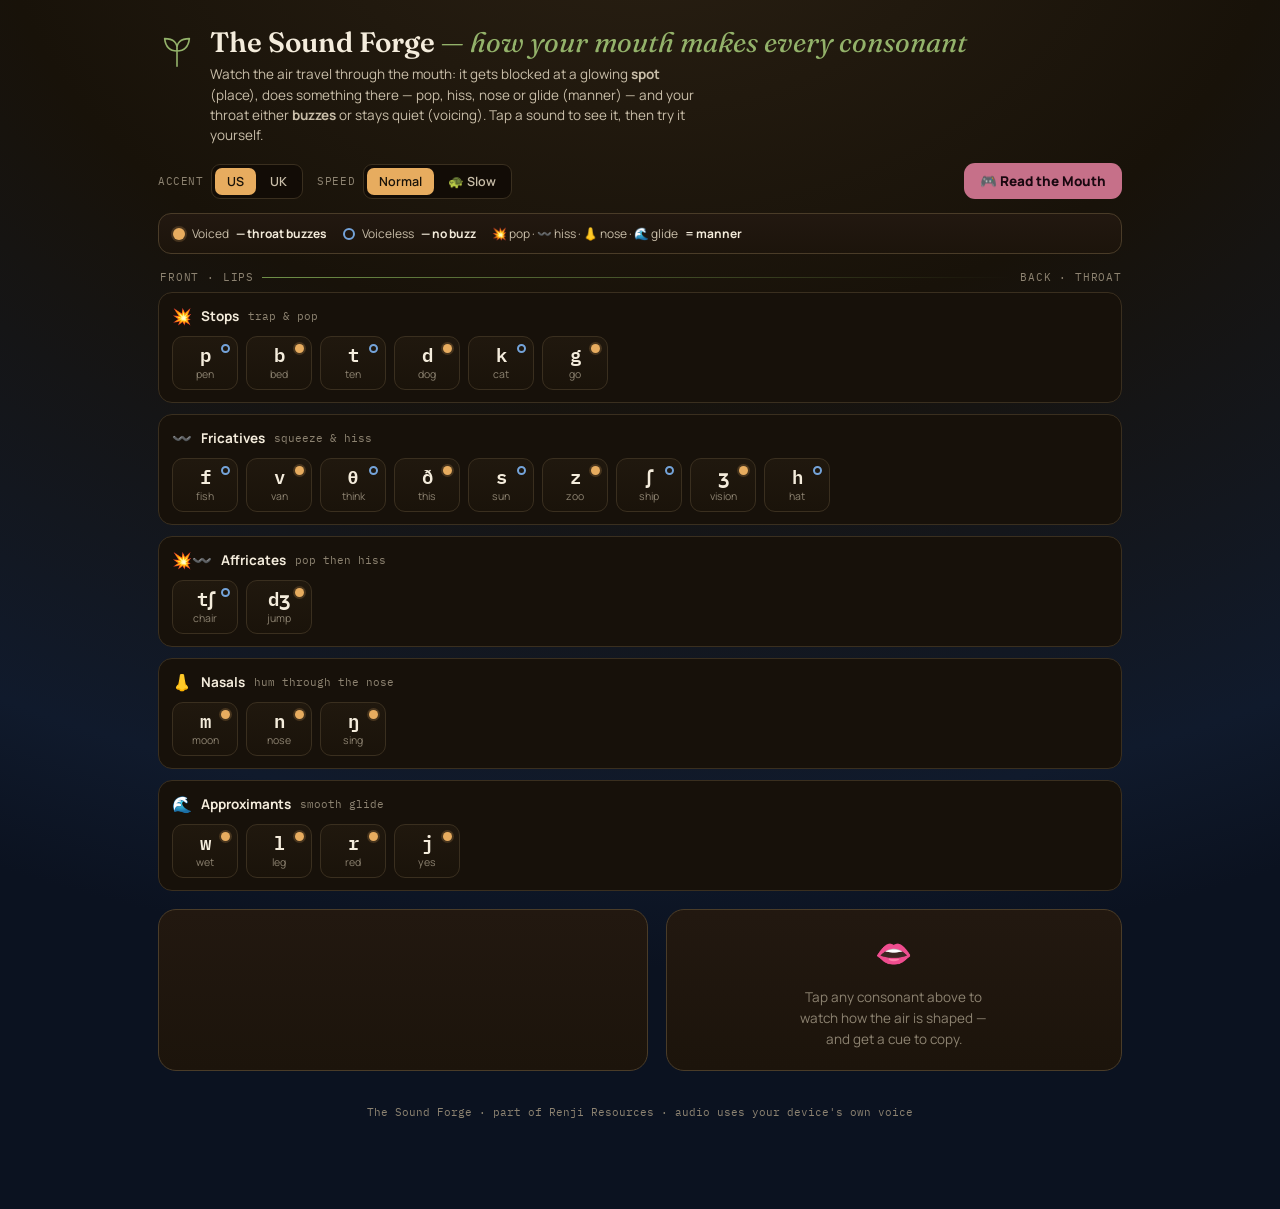
==== index.html @ 94c3ce27 "Add files via upload" ====
<!DOCTYPE html>
<html lang="en">
<head>
<meta charset="UTF-8">
<meta name="viewport" content="width=device-width, initial-scale=1, viewport-fit=cover">
<title>The Sound Forge — Renji Resources</title>
<link rel="preconnect" href="https://fonts.googleapis.com">
<link rel="preconnect" href="https://fonts.gstatic.com" crossorigin>
<link href="https://fonts.googleapis.com/css2?family=Fraunces:opsz,wght@9..144,400;9..144,500;9..144,600;9..144,700&family=Manrope:wght@400;500;600;700;800&family=IBM+Plex+Mono:wght@400;500&display=swap" rel="stylesheet">
<style>
  :root{
    --soil-900:#181209; --soil-800:#241a10; --dusk-900:#0b1220; --dusk-800:#101a2c;
    --parchment:#f4ecdc; --parchment-dim:#c9bea9; --parchment-faint:#8d8371;
    --panel:#1c140b; --panel-2:#221810; --border:#4a3c28; --border-soft:#3a2f1f;
    --moss:#93b26a; --moss-deep:#6f9048; --root-blue:#74a3d9; --bud-amber:#e7ac5f; --clay:#d67243; --berry:#c67089;
    --font-display:'Fraunces', Georgia, serif;
    --font-body:'Manrope', -apple-system, BlinkMacSystemFont, 'Segoe UI', sans-serif;
    --font-mono:'IBM Plex Mono', ui-monospace, Menlo, monospace;
  }
  *,*::before,*::after{ box-sizing:border-box; }
  html,body{ margin:0; padding:0; min-height:100%; background:var(--soil-900); color:var(--parchment); font-family:var(--font-body); -webkit-tap-highlight-color:transparent; }
  body{ background:radial-gradient(120% 90% at 50% -10%, #2a2013 0%, var(--soil-900) 42%, var(--dusk-800) 86%, var(--dusk-900) 100%); min-height:100vh; overflow-x:hidden; }
  button{ font-family:inherit; cursor:pointer; border:none; background:none; color:inherit; }
  :focus-visible{ outline:2px solid var(--bud-amber); outline-offset:3px; border-radius:8px; }
  ::selection{ background:#e7ac5f44; }

  .wrap{ max-width:1000px; margin:0 auto; padding:28px 18px 90px; }

  header.top{ display:flex; align-items:flex-start; gap:14px; margin-bottom:18px; }
  header.top .leaf{ width:38px; height:38px; flex:none; margin-top:3px; }
  header.top h1{ font-family:var(--font-display); font-weight:600; font-size:28px; line-height:1.05; margin:0; }
  header.top h1 .em{ font-style:italic; font-weight:400; color:var(--moss); }
  header.top p{ margin:7px 0 0; font-size:13.5px; color:var(--parchment-dim); max-width:62ch; line-height:1.5; }

  .toolbar{ display:flex; gap:14px; flex-wrap:wrap; align-items:center; margin-bottom:14px; }
  .grp{ display:flex; align-items:center; gap:8px; }
  .grp .lab{ font-size:11px; font-family:var(--font-mono); color:var(--parchment-faint); letter-spacing:.05em; text-transform:uppercase; }
  .seg{ display:inline-flex; background:#120c06; border:1px solid var(--border-soft); border-radius:9px; padding:3px; gap:2px; }
  .seg button{ font-size:12.5px; font-weight:600; color:var(--parchment-dim); padding:5px 12px; border-radius:7px; transition:all .13s; }
  .seg button[aria-pressed="true"]{ background:var(--bud-amber); color:var(--soil-900); }
  .gamebtn{ margin-left:auto; background:var(--berry); color:#1a0810; font-weight:800; font-size:13.5px; padding:9px 16px; border-radius:11px; display:flex; align-items:center; gap:8px; transition:filter .15s, transform .1s; }
  .gamebtn:hover{ filter:brightness(1.08); } .gamebtn:active{ transform:translateY(1px); }
  .gamebtn.on{ background:#3a1c2b; color:var(--berry); border:1px solid var(--berry); }

  /* legend */
  .legend{ display:flex; gap:16px; flex-wrap:wrap; background:linear-gradient(180deg,var(--panel-2),var(--panel)); border:1px solid var(--border); border-radius:13px; padding:11px 14px; margin-bottom:16px; font-size:12px; }
  .legend .grpL{ display:flex; align-items:center; gap:7px; color:var(--parchment-dim); }
  .legend .grpL b{ color:var(--parchment); }
  .legend .vd{ width:12px; height:12px; border-radius:50%; background:var(--bud-amber); flex:none; box-shadow:0 0 0 2px #e7ac5f33; }
  .legend .vl{ width:12px; height:12px; border-radius:50%; border:2px solid var(--root-blue); flex:none; }

  .axis{ font-family:var(--font-mono); font-size:10.5px; letter-spacing:.08em; color:var(--parchment-faint); text-transform:uppercase; margin:0 0 8px 2px; display:flex; align-items:center; gap:8px; }
  .axis .lineflow{ flex:1; height:1px; background:linear-gradient(90deg,var(--moss-deep),transparent); }

  /* grid */
  .grid{ display:flex; flex-direction:column; gap:11px; }
  .mrow{ background:#17110a; border:1px solid var(--border-soft); border-radius:14px; padding:12px 13px; }
  .mrow .rl{ display:flex; align-items:center; gap:9px; margin-bottom:9px; }
  .mrow .rl .mi{ font-size:16px; }
  .mrow .rl .mt{ font-weight:700; font-size:13.5px; }
  .mrow .rl .ms{ font-size:11px; color:var(--parchment-faint); font-family:var(--font-mono); }
  .chips{ display:flex; flex-wrap:wrap; gap:8px; }
  .cchip{ position:relative; min-width:66px; background:linear-gradient(180deg,#20180e,#1a130a); border:1px solid var(--border-soft); border-radius:11px; padding:9px 12px 8px; display:flex; flex-direction:column; align-items:center; gap:2px; transition:transform .12s, border-color .15s, box-shadow .15s; }
  .cchip:hover{ transform:translateY(-2px); border-color:var(--accent); box-shadow:0 10px 22px -16px #000; }
  .cchip.sel{ border-color:var(--accent); box-shadow:0 0 0 2px var(--accent) inset; }
  .cchip .ipa{ font-family:var(--font-mono); font-weight:600; font-size:19px; color:var(--parchment); line-height:1; }
  .cchip .ex{ font-size:10.5px; color:var(--parchment-faint); }
  .cchip .vdot{ position:absolute; top:7px; right:7px; width:9px; height:9px; border-radius:50%; }
  .cchip .vdot.voiced{ background:var(--bud-amber); box-shadow:0 0 0 2px #e7ac5f33; }
  .cchip .vdot.voiceless{ border:2px solid var(--root-blue); }

  /* detail */
  .stage{ display:flex; gap:18px; margin-top:18px; align-items:stretch; }
  @media (max-width:800px){ .stage{ flex-direction:column; } }
  .profileBox{ flex:1.1 1 0; min-width:0; background:linear-gradient(180deg,var(--panel-2),var(--panel)); border:1px solid var(--border); border-radius:18px; padding:16px; display:flex; align-items:center; justify-content:center; }
  .profileBox svg{ width:100%; height:auto; max-height:280px; }
  .info{ flex:1 1 0; min-width:0; background:linear-gradient(180deg,var(--panel-2),var(--panel)); border:1px solid var(--border); border-radius:18px; padding:20px; display:flex; flex-direction:column; }
  .info .empty{ margin:auto; text-align:center; color:var(--parchment-faint); font-size:13.5px; max-width:26ch; line-height:1.55; }
  .info .empty .big{ font-size:30px; display:block; margin-bottom:10px; }
  .info .symrow{ display:flex; align-items:center; gap:13px; }
  .info .sym{ font-family:var(--font-mono); font-size:38px; font-weight:500; color:var(--parchment); line-height:1; }
  .info .exword{ font-size:14px; color:var(--parchment-dim); }
  .info .exword b{ color:var(--bud-amber); }
  .info .speak{ margin-left:auto; width:44px; height:44px; border-radius:12px; background:var(--moss-deep); color:#10160a; display:flex; align-items:center; justify-content:center; flex:none; transition:filter .15s, transform .1s; }
  .info .speak:hover{ filter:brightness(1.1); } .info .speak:active{ transform:scale(.93); }
  .info .speak svg{ width:20px; height:20px; }
  .factors{ display:flex; gap:8px; flex-wrap:wrap; margin-top:14px; }
  .fchip{ font-size:11.5px; font-weight:600; color:var(--parchment-dim); background:#15100a; border:1px solid var(--border-soft); border-radius:9px; padding:6px 10px; display:flex; align-items:center; gap:6px; }
  .fchip .k{ font-family:var(--font-mono); font-size:9px; text-transform:uppercase; letter-spacing:.08em; color:var(--parchment-faint); }
  .tryit{ margin-top:15px; background:#1a0f08; border:1px solid var(--border-soft); border-left:3px solid var(--accent,var(--moss)); border-radius:10px; padding:13px 14px; }
  .tryit .h{ font-family:var(--font-mono); font-size:10px; letter-spacing:.1em; text-transform:uppercase; color:var(--accent,var(--moss)); margin-bottom:6px; }
  .tryit p{ margin:0; font-size:13.5px; line-height:1.55; color:var(--parchment-dim); }
  .jp{ margin-top:11px; font-size:12.5px; color:var(--parchment-faint); line-height:1.5; }
  .jp b{ color:var(--clay); }

  /* svg animation classes */
  .glow{ animation:glowpulse 1.4s ease-in-out infinite; transform-box:fill-box; transform-origin:center; }
  @keyframes glowpulse{ 0%,100%{ opacity:.5; transform:scale(.85) } 50%{ opacity:1; transform:scale(1.15) } }
  .burst{ transform-box:fill-box; transform-origin:center; animation:burst 1.1s ease-out infinite; }
  @keyframes burst{ 0%{ transform:scale(.2); opacity:.9 } 70%{ opacity:.4 } 100%{ transform:scale(2); opacity:0 } }
  .hissline{ transform-box:fill-box; animation:hiss .6s ease-in-out infinite; }
  .hissline:nth-child(2){ animation-delay:.15s } .hissline:nth-child(3){ animation-delay:.3s }
  @keyframes hiss{ 0%,100%{ opacity:.2 } 50%{ opacity:1 } }
  .nasaldot{ transform-box:fill-box; animation:upflow 1.3s linear infinite; }
  .nasaldot:nth-child(2){ animation-delay:.4s } .nasaldot:nth-child(3){ animation-delay:.8s }
  @keyframes upflow{ 0%{ opacity:0; transform:translate(0,0) } 25%{ opacity:1 } 100%{ opacity:0; transform:translate(-6px,-34px) } }
  .glidedot{ transform-box:fill-box; animation:glide 1.4s ease-in-out infinite; }
  @keyframes glide{ 0%{ opacity:0; transform:translateX(4px) } 25%{ opacity:1 } 100%{ opacity:0; transform:translateX(-42px) } }
  .airin{ transform-box:fill-box; animation:airin 1.6s ease-in-out infinite; }
  @keyframes airin{ 0%{ opacity:0; transform:translateX(8px) } 45%{ opacity:.5 } 100%{ opacity:0; transform:translateX(-14px) } }
  .buzzbar{ transform-box:fill-box; transform-origin:center; }
  .buzz.voiced .buzzbar{ animation:buzz .16s ease-in-out infinite; }
  .buzz.voiced .buzzbar:nth-child(2){ animation-delay:.05s } .buzz.voiced .buzzbar:nth-child(3){ animation-delay:.1s } .buzz.voiced .buzzbar:nth-child(4){ animation-delay:.03s }
  @keyframes buzz{ 0%,100%{ transform:scaleY(.4) } 50%{ transform:scaleY(1.35) } }
  .buzz.voiceless .buzzbar{ opacity:.28; }

  /* game */
  .game{ display:none; margin-top:18px; background:linear-gradient(135deg,#2a1420,#1a0f14); border:1px solid #5a2f45; border-radius:18px; padding:18px; }
  .game.show{ display:block; }
  .game .ghead{ display:flex; align-items:center; gap:10px; flex-wrap:wrap; margin-bottom:6px; }
  .game .geyebrow{ font-family:var(--font-mono); font-size:10px; letter-spacing:.12em; text-transform:uppercase; color:var(--berry); }
  .game .score{ margin-left:auto; font-family:var(--font-mono); font-size:12.5px; color:var(--parchment-dim); }
  .game .qtext{ font-family:var(--font-display); font-size:18px; font-weight:600; margin:4px 0 14px; }
  .game .gstage{ display:flex; gap:16px; align-items:center; flex-wrap:wrap; }
  .game .gprofile{ flex:1 1 260px; min-width:230px; background:#140b10; border:1px solid #4a2838; border-radius:14px; padding:10px; }
  .game .gprofile svg{ width:100%; height:auto; max-height:230px; }
  .game .opts{ flex:1 1 220px; display:flex; flex-direction:column; gap:9px; }
  .game .opt{ text-align:left; font-size:15px; font-weight:700; color:var(--parchment); background:#1c1013; border:1px solid #4a2838; border-radius:12px; padding:13px 15px; transition:all .13s; display:flex; align-items:center; gap:10px; }
  .game .opt:hover{ border-color:var(--berry); background:#241419; }
  .game .opt.correct{ background:#1c2a17; border-color:var(--moss); color:var(--moss); }
  .game .opt.wrong{ background:#2a1414; border-color:var(--clay); color:var(--clay); }
  .game .opt .ipa{ font-family:var(--font-mono); }
  .game .next{ margin-top:14px; background:var(--berry); color:#1a0810; font-weight:800; font-size:14px; padding:11px 20px; border-radius:11px; display:none; }
  .game .next.show{ display:inline-block; }
  .game .feedback{ margin-top:12px; font-size:13.5px; font-weight:600; min-height:20px; }
  .game .feedback.ok{ color:var(--moss); } .game .feedback.no{ color:var(--clay); }

  footer.foot{ margin-top:34px; text-align:center; font-size:11px; color:var(--parchment-faint); font-family:var(--font-mono); }
  .nospeech{ display:none; margin-top:10px; font-size:11.5px; color:var(--clay); }
  @media (prefers-reduced-motion:reduce){ .glow,.burst,.hissline,.nasaldot,.glidedot,.airin,.buzz.voiced .buzzbar{ animation:none!important; } }
</style>
</head>
<body>
<div class="wrap">

  <header class="top">
    <svg class="leaf" viewBox="0 0 40 40" fill="none" aria-hidden="true">
      <path d="M20 37c0-9 0-16 0-16M20 21c-7 0-12-4-13-13 9 0 14 4 13 13ZM20 21c7 0 12-4 13-13-9 0-14 4-13 13Z" stroke="#93b26a" stroke-width="1.7" stroke-linecap="round" stroke-linejoin="round"/>
    </svg>
    <div>
      <h1>The Sound Forge <span class="em">— how your mouth makes every consonant</span></h1>
      <p>Watch the air travel through the mouth: it gets blocked at a glowing <b>spot</b> (place), does something there — pop, hiss, nose or glide (manner) — and your throat either <b>buzzes</b> or stays quiet (voicing). Tap a sound to see it, then try it yourself.</p>
    </div>
  </header>

  <div class="toolbar">
    <div class="grp"><span class="lab">Accent</span>
      <div class="seg" id="accentSeg"><button data-a="US" aria-pressed="true">US</button><button data-a="UK" aria-pressed="false">UK</button></div>
    </div>
    <div class="grp"><span class="lab">Speed</span>
      <div class="seg" id="speedSeg"><button data-s="normal" aria-pressed="true">Normal</button><button data-s="slow" aria-pressed="false">🐢 Slow</button></div>
    </div>
    <button class="gamebtn" id="gameBtn">🎮 Read the Mouth</button>
  </div>

  <div class="legend">
    <span class="grpL"><span class="vd"></span>Voiced <b>— throat buzzes</b></span>
    <span class="grpL"><span class="vl"></span>Voiceless <b>— no buzz</b></span>
    <span class="grpL">💥 pop · 〰️ hiss · 👃 nose · 🌊 glide <b>= manner</b></span>
  </div>

  <div class="axis">front · lips <span class="lineflow"></span> back · throat</div>

  <div class="grid" id="grid"></div>

  <div class="stage" id="stage">
    <div class="profileBox" id="profileBox"></div>
    <div class="info" id="info">
      <div class="empty" id="empty"><span class="big">👄</span>Tap any consonant above to watch how the air is shaped — and get a cue to copy.</div>
    </div>
  </div>

  <div class="game" id="game">
    <div class="ghead">
      <span class="geyebrow">Read the Mouth</span>
      <span class="score">Score <b id="gScore">0</b> · Streak <b id="gStreak">0</b> · Best <b id="gBest">0</b></span>
    </div>
    <div class="qtext" id="qText">—</div>
    <div class="gstage">
      <div class="gprofile" id="gProfile"></div>
      <div class="opts" id="gOpts"></div>
    </div>
    <div class="feedback" id="gFeedback"></div>
    <button class="next" id="gNext">Next →</button>
  </div>

  <div class="nospeech" id="nospeech">Your device can't speak here, but everything else works. Try Chrome or Safari for audio.</div>

  <footer class="foot">The Sound Forge · part of Renji Resources · audio uses your device's own voice</footer>
</div>

<script>
/* ===================== speech ===================== */
const synth=window.speechSynthesis;
let voices=[], vUS=null, vUK=null, accent='US', speed='normal';
function loadVoices(){ if(!synth) return; voices=synth.getVoices()||[]; vUS=voices.find(v=>/en[-_]US/i.test(v.lang))||voices.find(v=>/^en/i.test(v.lang))||null; vUK=voices.find(v=>/en[-_]GB/i.test(v.lang))||voices.find(v=>/^en/i.test(v.lang))||null; }
if(synth){ loadVoices(); synth.onvoiceschanged=loadVoices; } else { document.getElementById('nospeech').style.display='block'; }
function say(word){ if(!synth||!word) return; synth.cancel(); const u=new SpeechSynthesisUtterance(word); const v=accent==='UK'?vUK:vUS; if(v){u.voice=v;u.lang=v.lang;} else u.lang=accent==='UK'?'en-GB':'en-US'; u.rate=speed==='slow'?0.55:0.85; synth.speak(u); }

/* ===================== sound fx ===================== */
let audioCtx=null;
function ac(){ if(!audioCtx){ try{ audioCtx=new (window.AudioContext||window.webkitAudioContext)(); }catch(e){ return null; } } if(audioCtx.state==='suspended') audioCtx.resume(); return audioCtx; }
function tone(f,s,d,t,p){ const c=ac(); if(!c) return; const o=c.createOscillator(),g=c.createGain(); o.type=t||'sine'; o.frequency.value=f; o.connect(g); g.connect(c.destination); const T=c.currentTime+s; g.gain.setValueAtTime(0.0001,T); g.gain.exponentialRampToValueAtTime(p||0.13,T+0.02); g.gain.exponentialRampToValueAtTime(0.0001,T+d); o.start(T); o.stop(T+d+0.03); }
function sfxTap(){ tone(520,0,0.09,'sine',0.1); }
function sfxRight(){ [523,659,784,1047].forEach((f,i)=>tone(f,i*0.09,0.26,'triangle',0.13)); }
function sfxWrong(){ tone(180,0,0.22,'sawtooth',0.09); }

/* ===================== data ===================== */
const PLACE = {
  bilabial:    { label:'Lips', x:58,  y:124 },
  labiodental: { label:'Lip + teeth', x:74, y:116 },
  dental:      { label:'Teeth', x:88, y:110 },
  alveolar:    { label:'Ridge', x:106, y:101 },
  postalveolar:{ label:'Behind the ridge', x:124, y:97 },
  palatal:     { label:'Roof', x:150, y:91 },
  velar:       { label:'Back', x:190, y:101 },
  glottal:     { label:'Throat', x:216, y:150 }
};
const PLACE_ORDER = ['bilabial','labiodental','dental','alveolar','postalveolar','palatal','velar','glottal'];
const MANNER = {
  stop:        { label:'Stops', icon:'💥', kid:'trap & pop' },
  fricative:   { label:'Fricatives', icon:'〰️', kid:'squeeze & hiss' },
  affricate:   { label:'Affricates', icon:'💥〰️', kid:'pop then hiss' },
  nasal:       { label:'Nasals', icon:'👃', kid:'hum through the nose' },
  approximant: { label:'Approximants', icon:'🌊', kid:'smooth glide' }
};
const MANNER_ORDER = ['stop','fricative','affricate','nasal','approximant'];

const C = [
  {ipa:'p', word:'pen',  place:'bilabial', manner:'stop', voice:'voiceless', cue:'Press both lips shut, trap the air, then POP it open. Hand on throat — no buzz.'},
  {ipa:'b', word:'bed',  place:'bilabial', manner:'stop', voice:'voiced',    cue:'Exactly like /p/ — lips shut and pop — but switch the throat-buzz ON.'},
  {ipa:'t', word:'ten',  place:'alveolar', manner:'stop', voice:'voiceless', cue:'Tongue-tip taps the bumpy ridge behind your top teeth, then pop. No buzz.'},
  {ipa:'d', word:'dog',  place:'alveolar', manner:'stop', voice:'voiced',    cue:'Same tongue-tap on the ridge as /t/, but add the throat-buzz.'},
  {ipa:'k', word:'cat',  place:'velar',    manner:'stop', voice:'voiceless', cue:'The BACK of your tongue lifts and blocks the back, then pops. No buzz.'},
  {ipa:'g', word:'go',   place:'velar',    manner:'stop', voice:'voiced',    cue:'Back-of-tongue pop like /k/, but buzzing.'},

  {ipa:'f', word:'fish', place:'labiodental', manner:'fricative', voice:'voiceless', cue:'Top teeth on your bottom lip, blow air through the gap. No buzz.'},
  {ipa:'v', word:'van',  place:'labiodental', manner:'fricative', voice:'voiced',    cue:'Teeth on lip like /f/, but buzz your throat.'},
  {ipa:'θ', word:'think',place:'dental',   manner:'fricative', voice:'voiceless', cue:'Poke your tongue-tip lightly between your teeth and blow. No buzz.'},
  {ipa:'ð', word:'this', place:'dental',   manner:'fricative', voice:'voiced',    cue:'Tongue between the teeth like θ, but with the throat-buzz on.'},
  {ipa:'s', word:'sun',  place:'alveolar', manner:'fricative', voice:'voiceless', cue:'Tongue near the ridge, hiss like a snake — ssss. No buzz.'},
  {ipa:'z', word:'zoo',  place:'alveolar', manner:'fricative', voice:'voiced',    cue:'Same hiss as /s/, but buzzing like a bee — zzzz.'},
  {ipa:'ʃ', word:'ship', place:'postalveolar', manner:'fricative', voice:'voiceless', cue:'Pull the tongue back a bit, round the lips, say “shhh”. No buzz.'},
  {ipa:'ʒ', word:'vision',place:'postalveolar', manner:'fricative', voice:'voiced',  cue:'The “shhh” shape, but buzzing — the middle sound in “vision”.'},
  {ipa:'h', word:'hat',  place:'glottal',  manner:'fricative', voice:'voiceless', cue:'Just breathe out gently from the throat — a soft “haa”.'},

  {ipa:'tʃ',word:'chair',place:'postalveolar', manner:'affricate', voice:'voiceless', cue:'Stop the air, then release it as “shhh” — together they make “ch”. No buzz.'},
  {ipa:'dʒ',word:'jump', place:'postalveolar', manner:'affricate', voice:'voiced',    cue:'Like “ch”, but buzzing — the “j” sound.'},

  {ipa:'m', word:'moon', place:'bilabial', manner:'nasal', voice:'voiced', cue:'Close your lips and hum — the air escapes up through your nose.'},
  {ipa:'n', word:'nose', place:'alveolar', manner:'nasal', voice:'voiced', cue:'Tongue on the ridge, hum through your nose.'},
  {ipa:'ŋ', word:'sing', place:'velar',    manner:'nasal', voice:'voiced', cue:'Back of tongue up, hum through the nose — the “ng” at the end of “sing”.'},

  {ipa:'l', word:'leg',  place:'alveolar', manner:'approximant', voice:'voiced', cue:'Tongue-tip touches the ridge; air slides around the sides. Tongue DOES touch.'},
  {ipa:'r', word:'red',  place:'postalveolar', manner:'approximant', voice:'voiced', cue:'Curl the tongue back but touch nothing — it floats. Tongue does NOT touch.'},
  {ipa:'j', word:'yes',  place:'palatal',  manner:'approximant', voice:'voiced', cue:'Tongue near the roof, then glide straight into the vowel — the “y” sound.'},
  {ipa:'w', word:'wet',  place:'bilabial', manner:'approximant', voice:'voiced', cue:'Round your lips tight, then glide open — the “w” sound (lips + back of tongue).'}
];
/* Japanese-learner notes for the trickiest ones */
const JP = {
  'f':'Japanese ふ uses both lips — for English /f/ use your <b>top teeth on your lip</b> instead.',
  'v':'Often slips to /b/. Keep the <b>teeth on the lip</b> and let it buzz.',
  'θ':'No Japanese θ — it often becomes /s/. <b>Show a little tongue</b> between the teeth.',
  'ð':'Often becomes /z/ or /d/. <b>Tongue between the teeth</b>, with buzz.',
  'l':'/l/ and /r/ merge for many learners. For <b>/l/ the tongue touches</b> the ridge.',
  'r':'For <b>/r/ the tongue touches nothing</b> — that\'s the key difference from /l/.',
  'ʃ':'Close to Japanese し, but round the lips a little more.',
  'ŋ':'Exists as ん inside words, but practise it at the <b>end</b> of words like “sing”.'
};
const CMAP = {}; C.forEach((c,i)=>{ c.i=i; CMAP[c.ipa]=c; });

/* ===================== profile svg ===================== */
function accentOf(c){ return c.voice==='voiced' ? 'var(--bud-amber)' : 'var(--root-blue)'; }
function mannerFX(c){
  const p=PLACE[c.place]; const a=accentOf(c);
  if(c.manner==='stop'){
    return `<circle class="burst" cx="${p.x}" cy="${p.y}" r="9" fill="none" stroke="${a}" stroke-width="2.5"/>`;
  }
  if(c.manner==='fricative'){
    let s=''; for(let k=0;k<3;k++){ s+=`<path class="hissline" d="M${p.x-4} ${p.y-6+k*6} q6 -3 12 0 q6 3 12 0" fill="none" stroke="${a}" stroke-width="2" stroke-linecap="round"/>`; }
    return s;
  }
  if(c.manner==='affricate'){
    let s=`<circle class="burst" cx="${p.x}" cy="${p.y}" r="8" fill="none" stroke="${a}" stroke-width="2.5"/>`;
    for(let k=0;k<2;k++){ s+=`<path class="hissline" d="M${p.x-2} ${p.y-4+k*8} q6 -3 12 0 q6 3 12 0" fill="none" stroke="${a}" stroke-width="2" stroke-linecap="round"/>`; }
    return s;
  }
  if(c.manner==='nasal'){
    // dashed route up to the nostril + rising dots
    let s=`<path d="M${p.x} ${p.y} C ${p.x-20} ${p.y-30}, 70 70, 50 60" fill="none" stroke="${a}" stroke-width="1.5" stroke-dasharray="3 4" opacity="0.5"/>`;
    for(let k=0;k<3;k++){ s+=`<circle class="nasaldot" cx="${60-k*3}" cy="${75-k*4}" r="3.2" fill="${a}"/>`; }
    return s;
  }
  // approximant glide
  let s=''; for(let k=0;k<2;k++){ s+=`<circle class="glidedot" cx="${p.x-k*8}" cy="${p.y+k*3}" r="3.4" fill="${a}"/>`; }
  return s;
}
function profileSVG(c, hideLabels){
  const p=PLACE[c.place]; const a=accentOf(c);
  const labels = hideLabels ? '' : `
    <text x="50" y="52" class="lbl">nose</text>
    <text x="46" y="176" class="lbl">lips</text>
    <text x="150" y="72" class="lbl">roof</text>
    <text x="196" y="86" class="lbl">back</text>
    <text x="232" y="176" class="lbl">throat</text>`;
  return `<svg viewBox="0 0 300 230" class="${c.voice==='voiced'?'buzz voiced':'buzz voiceless'}" style="--accent:${a}">
    <style>.lbl{ font-family:var(--font-mono); font-size:9px; fill:var(--parchment-faint); letter-spacing:.05em }</style>
    <!-- head backdrop -->
    <path d="M40 60 C40 30 95 22 160 26 C232 30 285 60 285 120 C285 168 258 196 214 206 L206 224 L150 216 C92 210 34 180 34 120 C34 96 36 78 40 60 Z" fill="#20180e" stroke="#4a3c28" stroke-width="1.4"/>
    <!-- nasal cavity hint -->
    <path d="M60 70 C110 52 170 54 210 74" fill="none" stroke="#3a2f1f" stroke-width="1.2" stroke-dasharray="2 4"/>
    <!-- nostril -->
    <circle cx="50" cy="66" r="3.5" fill="#12100a" stroke="#4a3c28" stroke-width="1"/>
    <!-- roof / palate arc (place track) -->
    <path d="M64 128 Q140 78 216 116" fill="none" stroke="#5a4a30" stroke-width="2" stroke-linecap="round"/>
    <!-- tongue -->
    <ellipse cx="120" cy="168" rx="66" ry="26" fill="#6f9048" opacity="0.35"/>
    <path d="M60 172 Q120 150 190 168" fill="none" stroke="#93b26a" stroke-width="2" opacity="0.55"/>
    <!-- lips -->
    <path d="M40 118 q-8 6 0 14" fill="none" stroke="#c88a72" stroke-width="6" stroke-linecap="round"/>
    <path d="M40 150 q-8 -4 0 -10" fill="none" stroke="#c88a72" stroke-width="6" stroke-linecap="round"/>
    <!-- teeth -->
    <rect x="66" y="120" width="5" height="8" rx="1.5" fill="#efe6d2"/>
    <rect x="66" y="146" width="5" height="8" rx="1.5" fill="#efe6d2"/>
    <!-- air coming in from throat -->
    <path class="airin" d="M232 150 q-12 -4 -24 0" fill="none" stroke="${a}" stroke-width="2" stroke-linecap="round" opacity="0.5"/>
    <!-- place glow -->
    <circle class="glow" cx="${p.x}" cy="${p.y}" r="11" fill="${a}" opacity="0.85"/>
    <circle cx="${p.x}" cy="${p.y}" r="4" fill="#fff" opacity="0.9"/>
    <!-- manner effect -->
    ${mannerFX(c)}
    <!-- voice box / buzz bars -->
    <g transform="translate(226,140)">
      <rect class="buzzbar" x="0" y="0" width="3.4" height="20" rx="1.5" fill="${a}"/>
      <rect class="buzzbar" x="6" y="0" width="3.4" height="20" rx="1.5" fill="${a}"/>
      <rect class="buzzbar" x="12" y="0" width="3.4" height="20" rx="1.5" fill="${a}"/>
      <rect class="buzzbar" x="18" y="0" width="3.4" height="20" rx="1.5" fill="${a}"/>
    </g>
    ${labels}
  </svg>`;
}

/* ===================== grid ===================== */
const gridEl=document.getElementById('grid');
function buildGrid(){
  let html='';
  MANNER_ORDER.forEach(m=>{
    const items = C.filter(c=>c.manner===m).sort((a,b)=> PLACE_ORDER.indexOf(a.place)-PLACE_ORDER.indexOf(b.place) || (a.voice==='voiceless'?-1:1));
    html += `<div class="mrow"><div class="rl"><span class="mi">${MANNER[m].icon}</span><span class="mt">${MANNER[m].label}</span><span class="ms">${MANNER[m].kid}</span></div><div class="chips">`;
    html += items.map(c=>`<button class="cchip" data-i="${c.i}" style="--accent:${accentOf(c)}">
        <span class="vdot ${c.voice}"></span>
        <span class="ipa">${c.ipa}</span>
        <span class="ex">${c.word}</span></button>`).join('');
    html += `</div></div>`;
  });
  gridEl.innerHTML=html;
  gridEl.querySelectorAll('.cchip').forEach(ch=>ch.addEventListener('click',()=>{ sfxTap(); selectConsonant(+ch.dataset.i, ch); }));
}

/* ===================== detail ===================== */
const profileBox=document.getElementById('profileBox');
const infoEl=document.getElementById('info');
let selEl=null;
function selectConsonant(i, el){
  const c=C[i];
  if(selEl) selEl.classList.remove('sel');
  if(el){ el.classList.add('sel'); selEl=el; }
  say(c.word);
  profileBox.innerHTML = profileSVG(c, false);
  const jp = JP[c.ipa] ? `<div class="jp">🇯🇵 <b>Japanese tip:</b> ${JP[c.ipa]}</div>` : '';
  infoEl.innerHTML = `
    <div class="symrow">
      <span class="sym">/${c.ipa}/</span>
      <span class="exword">as in <b>${c.word}</b></span>
      <button class="speak" id="sBtn" aria-label="Hear the word"><svg viewBox="0 0 24 24" fill="none" stroke="currentColor" stroke-width="2"><path d="M4 9v6h4l5 4V5L8 9H4Z" stroke-linejoin="round"/><path d="M17 8.5a5 5 0 0 1 0 7M19.5 6a8 8 0 0 1 0 12" stroke-linecap="round"/></svg></button>
    </div>
    <div class="factors">
      <span class="fchip"><span class="k">Place</span> ${PLACE[c.place].label}</span>
      <span class="fchip"><span class="k">Manner</span> ${MANNER[c.manner].icon} ${MANNER[c.manner].label.replace(/s$/,'')}</span>
      <span class="fchip"><span class="k">Voice</span> ${c.voice==='voiced'?'Voiced · buzz on':'Voiceless · no buzz'}</span>
    </div>
    <div class="tryit" style="--accent:${accentOf(c)}">
      <div class="h">👉 You try it</div>
      <p>${c.cue}</p>
    </div>
    ${jp}`;
  document.getElementById('sBtn').addEventListener('click',()=>say(c.word));
  infoEl.style.setProperty('--accent', accentOf(c));
}

/* ===================== toolbar ===================== */
document.getElementById('accentSeg').querySelectorAll('button').forEach(b=>b.addEventListener('click',()=>{ accent=b.dataset.a; document.getElementById('accentSeg').querySelectorAll('button').forEach(x=>x.setAttribute('aria-pressed',x.dataset.a===accent)); }));
document.getElementById('speedSeg').querySelectorAll('button').forEach(b=>b.addEventListener('click',()=>{ speed=b.dataset.s; document.getElementById('speedSeg').querySelectorAll('button').forEach(x=>x.setAttribute('aria-pressed',x.dataset.s===speed)); }));

/* ===================== game: Read the Mouth ===================== */
const gameEl=document.getElementById('game');
const stageEl=document.getElementById('stage');
let gameOn=false, gScore=0, gStreak=0, gBest=0, curC=null, answered=false;
try{ const b=localStorage.getItem('forge_best'); if(b) gBest=parseInt(b,10); }catch(e){}
function shuffle(a){ a=a.slice(); for(let i=a.length-1;i>0;i--){ const j=Math.floor(Math.random()*(i+1)); [a[i],a[j]]=[a[j],a[i]]; } return a; }
function pick(arr,n,exclude){ return shuffle(arr.filter(x=>x!==exclude)).slice(0,n); }

const Q_TYPES=['word','voice','manner'];
function newRound(){
  answered=false;
  document.getElementById('gNext').classList.remove('show');
  document.getElementById('gFeedback').textContent=''; document.getElementById('gFeedback').className='feedback';
  curC = C[Math.floor(Math.random()*C.length)];
  const type = Q_TYPES[Math.floor(Math.random()*Q_TYPES.length)];
  document.getElementById('gProfile').innerHTML = profileSVG(curC, true); // hide labels in game
  let q='', opts=[], correct='';
  if(type==='word'){
    q='Which word makes this sound?';
    correct=curC.word;
    const others=pick(C.map(c=>c.word), 3, curC.word);
    opts=shuffle([correct,...others]).map(w=>({label:w, val:w}));
  } else if(type==='voice'){
    q='Is this sound voiced or voiceless? (Watch the throat bars.)';
    correct=curC.voice;
    opts=[{label:'Voiced — throat buzzes', val:'voiced'},{label:'Voiceless — no buzz', val:'voiceless'}];
  } else {
    q='How is the air blocked? (Watch what happens at the glow.)';
    correct=curC.manner;
    const otherManners=pick(MANNER_ORDER, 3, curC.manner);
    opts=shuffle([curC.manner,...otherManners]).map(m=>({label:MANNER[m].icon+' '+MANNER[m].label.replace(/s$/,''), val:m}));
  }
  document.getElementById('qText').textContent=q;
  const oEl=document.getElementById('gOpts');
  oEl.innerHTML=opts.map(o=>`<button class="opt" data-v="${o.val}">${o.label}</button>`).join('');
  oEl.querySelectorAll('.opt').forEach(btn=>btn.addEventListener('click',()=>answer(btn, correct)));
}
function answer(btn, correct){
  if(answered) return; answered=true;
  const chosen=btn.dataset.v;
  const ok = chosen===correct;
  const oEl=document.getElementById('gOpts');
  oEl.querySelectorAll('.opt').forEach(b=>{ if(b.dataset.v===correct) b.classList.add('correct'); else if(b===btn) b.classList.add('wrong'); });
  const fb=document.getElementById('gFeedback');
  if(ok){ gScore++; gStreak++; if(gStreak>gBest){ gBest=gStreak; try{localStorage.setItem('forge_best',String(gBest));}catch(e){} } fb.textContent='✓ Yes! /'+curC.ipa+'/ as in '+curC.word+'.'; fb.className='feedback ok'; sfxRight(); }
  else { gStreak=0; fb.textContent='✗ It was /'+curC.ipa+'/ as in '+curC.word+'.'; fb.className='feedback no'; sfxWrong(); }
  say(curC.word);
  document.getElementById('gScore').textContent=gScore;
  document.getElementById('gStreak').textContent=gStreak;
  document.getElementById('gBest').textContent=gBest;
  document.getElementById('gNext').classList.add('show');
}
document.getElementById('gNext').addEventListener('click', newRound);
document.getElementById('gameBtn').addEventListener('click',()=>{
  gameOn=!gameOn;
  document.getElementById('gameBtn').classList.toggle('on', gameOn);
  document.getElementById('gameBtn').textContent = gameOn ? '✕ Close game' : '🎮 Read the Mouth';
  gameEl.classList.toggle('show', gameOn);
  stageEl.style.display = gameOn ? 'none' : 'flex';
  gridEl.style.display = gameOn ? 'none' : 'flex';
  document.querySelector('.axis').style.display = gameOn ? 'none' : 'flex';
  if(gameOn){ document.getElementById('gBest').textContent=gBest; newRound(); gameEl.scrollIntoView({behavior:'smooth',block:'nearest'}); }
});

/* ===================== init ===================== */
buildGrid();
</script>
</body>
</html>
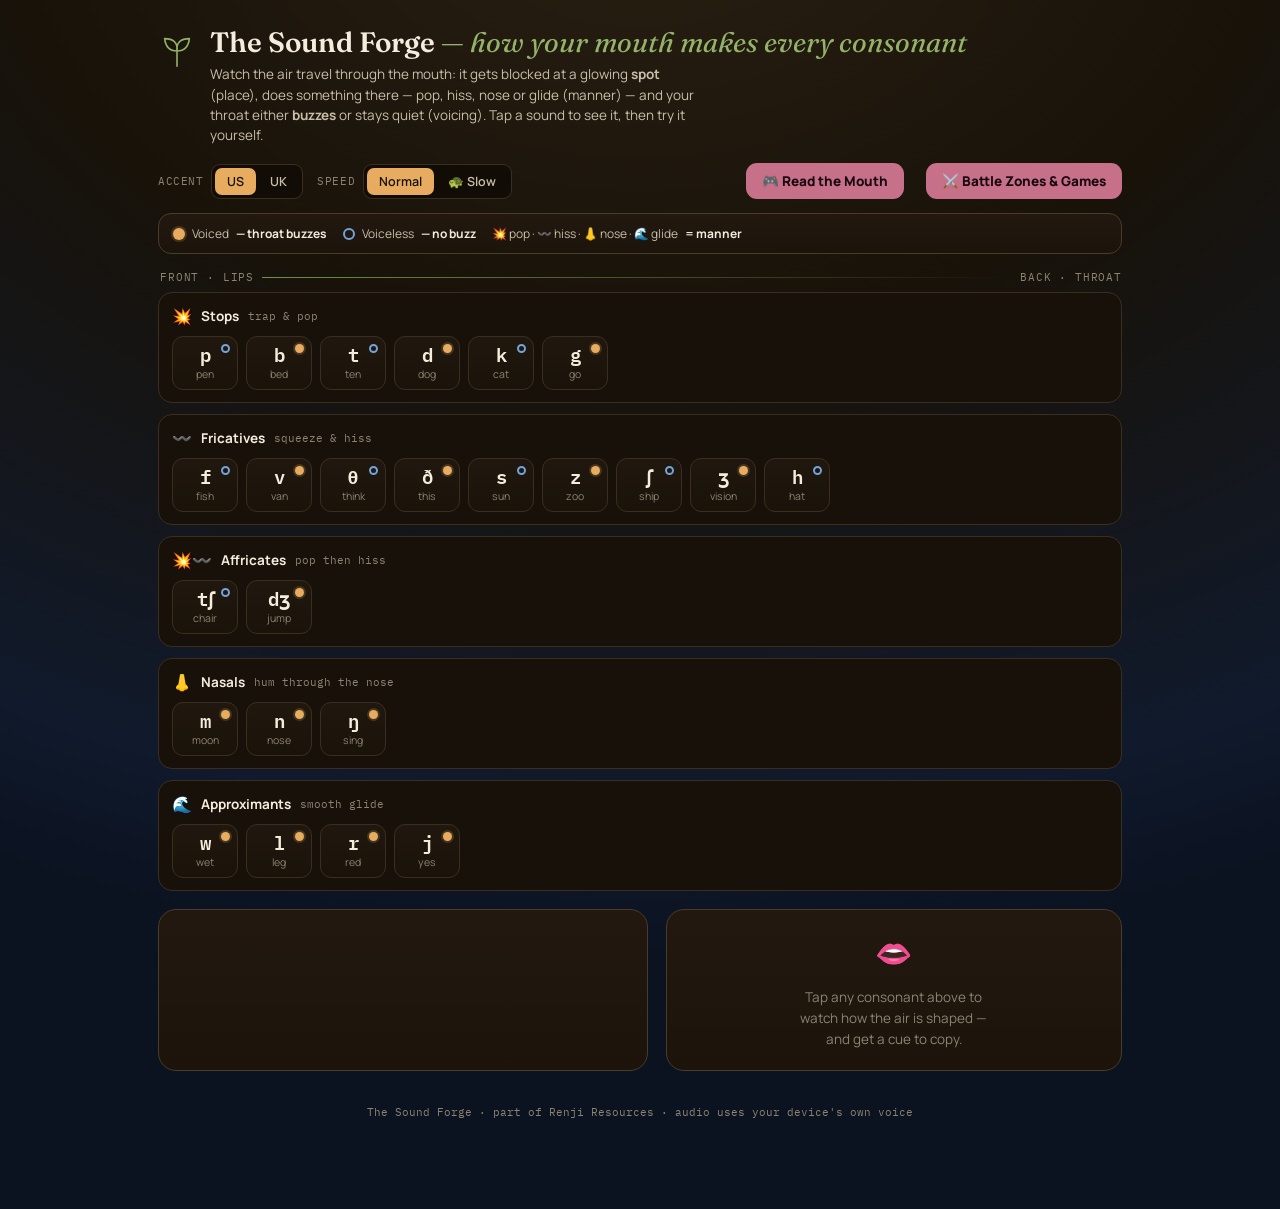
==== commit 98c2bf25: "Add files via upload" ====
--- a/index.html
+++ b/index.html
@@ -139,6 +139,7 @@
   .nospeech{ display:none; margin-top:10px; font-size:11.5px; color:var(--clay); }
   @media (prefers-reduced-motion:reduce){ .glow,.burst,.hissline,.nasaldot,.glidedot,.airin,.buzz.voiced .buzzbar{ animation:none!important; } }
 </style>
+<link rel="stylesheet" href="articulation.css">
 </head>
 <body>
 <div class="wrap">
@@ -161,6 +162,7 @@
       <div class="seg" id="speedSeg"><button data-s="normal" aria-pressed="true">Normal</button><button data-s="slow" aria-pressed="false">🐢 Slow</button></div>
     </div>
     <button class="gamebtn" id="gameBtn">🎮 Read the Mouth</button>
+    <a class="gamebtn" href="zones.html" style="margin-left:8px;text-decoration:none">⚔️ Battle Zones &amp; Games</a>
   </div>
 
   <div class="legend">
@@ -376,6 +378,7 @@
   if(selEl) selEl.classList.remove('sel');
   if(el){ el.classList.add('sel'); selEl=el; }
   say(c.word);
+  if(window.ART && ART.has(c.ipa)){ ART.show(c, profileBox, infoEl, accentOf); return; }
   profileBox.innerHTML = profileSVG(c, false);
   const jp = JP[c.ipa] ? `<div class="jp">🇯🇵 <b>Japanese tip:</b> ${JP[c.ipa]}</div>` : '';
   infoEl.innerHTML = `
@@ -469,5 +472,6 @@
 /* ===================== init ===================== */
 buildGrid();
 </script>
+<script src="articulation.js"></script>
 </body>
 </html>
--- a/articulation.css
+++ b/articulation.css
@@ -0,0 +1,37 @@
+/* articulation.css · The Sound Forge: styles for the upgraded consonant card */
+.mouth{width:100%;height:auto;display:block}
+.mouth .lb text{font:9px var(--font-mono);fill:var(--parchment-faint);letter-spacing:.04em}
+#mGateT,#mGt{font:8.5px var(--font-mono);fill:#c9bea9}
+.adot{fill:#ffd23f;filter:drop-shadow(0 0 3px #ffd23f99);opacity:0}
+.bz{fill:var(--accent,#e7ac5f);transform-box:fill-box;transform-origin:center;opacity:.28}
+#mBuzz.on .bz{opacity:1;animation:bzz .16s ease-in-out infinite}
+#mBuzz.on .bz:nth-child(2){animation-delay:.05s}#mBuzz.on .bz:nth-child(3){animation-delay:.1s}#mBuzz.on .bz:nth-child(4){animation-delay:.03s}
+@keyframes bzz{0%,100%{transform:scaleY(.4)}50%{transform:scaleY(1.35)}}
+.pin{cursor:pointer;outline:none;--pc:#ef5350}
+.pin .pring{fill:var(--pc);fill-opacity:.35;stroke:var(--pc);stroke-width:1.6;transform-box:fill-box;transform-origin:center;animation:glowpulse 1.4s ease-in-out infinite}
+.pin .pdot{fill:var(--pc);stroke:#fff;stroke-width:1.2}
+.pin.idle .pring{animation:none;fill-opacity:.15}
+.pin:focus .pring,.pin:hover .pring{stroke:#fff;stroke-width:2.4}
+.pin .tip{font:8.5px var(--font-mono);fill:#fff;text-anchor:middle;opacity:0;paint-order:stroke;stroke:#12100a;stroke-width:3px;pointer-events:none}
+.pin:hover .tip,.pin:focus .tip{opacity:1}
+.tlwrap{margin-top:10px}
+.tl{position:relative;display:flex;gap:4px;background:#120c06;border:1px solid var(--border-soft);border-radius:11px;padding:5px}
+.tseg{flex:1 1 90px;min-width:84px;border-radius:8px;padding:6px 8px;color:#10160a;font-size:12px;line-height:1.25}
+.tseg b{display:block;font-family:var(--font-mono);font-size:11px;letter-spacing:.06em}
+.tseg small{display:block;font-size:10.5px;opacity:.85}
+.tseg.k-f{background:#ef5350}.tseg.k-n{background:#ffb300}.tseg.k-o{background:#66bb6a}
+.tseg.hold{flex-grow:3;background-image:linear-gradient(100deg,transparent 30%,#ffffff55 50%,transparent 70%);background-size:220% 100%;animation:shimmer 2.2s linear infinite}
+@keyframes shimmer{to{background-position:-220% 0}}
+.playhead{position:absolute;top:2px;bottom:2px;width:3px;margin-left:5px;border-radius:2px;background:#fff;box-shadow:0 0 8px #fff;opacity:0;pointer-events:none}
+.tlnote{margin:6px 2px 0;font-size:11px;color:var(--parchment-faint)}
+.ctl{display:flex;gap:8px;flex-wrap:wrap;margin-top:8px}
+.ctl .btn{font-size:12.5px;font-weight:700;padding:9px 14px;min-height:44px;border-radius:10px;background:#15100a;border:1px solid var(--border);color:var(--parchment)}
+.ctl .btn:hover{border-color:var(--bud-amber)}
+.factors em{font-style:normal;color:var(--parchment-faint);font-weight:500}
+.factors.a2 .fchip.big{flex:1 1 100%}
+.fchip b{color:var(--parchment)}
+.jp.conf{display:flex;gap:8px;flex-wrap:wrap;align-items:center}
+.cfbtn{font-size:12.5px;font-weight:700;padding:7px 12px;min-height:40px;border-radius:9px;border:1px solid var(--border);background:#15100a;color:var(--parchment-dim)}
+.cfbtn:hover{border-color:var(--bud-amber);color:var(--parchment)}
+@media (prefers-reduced-motion:reduce){.pin .pring,.tseg.hold,#mBuzz.on .bz{animation:none!important}}
+@keyframes glowpulse{0%,100%{opacity:.5;transform:scale(.85)}50%{opacity:1;transform:scale(1.15)}}
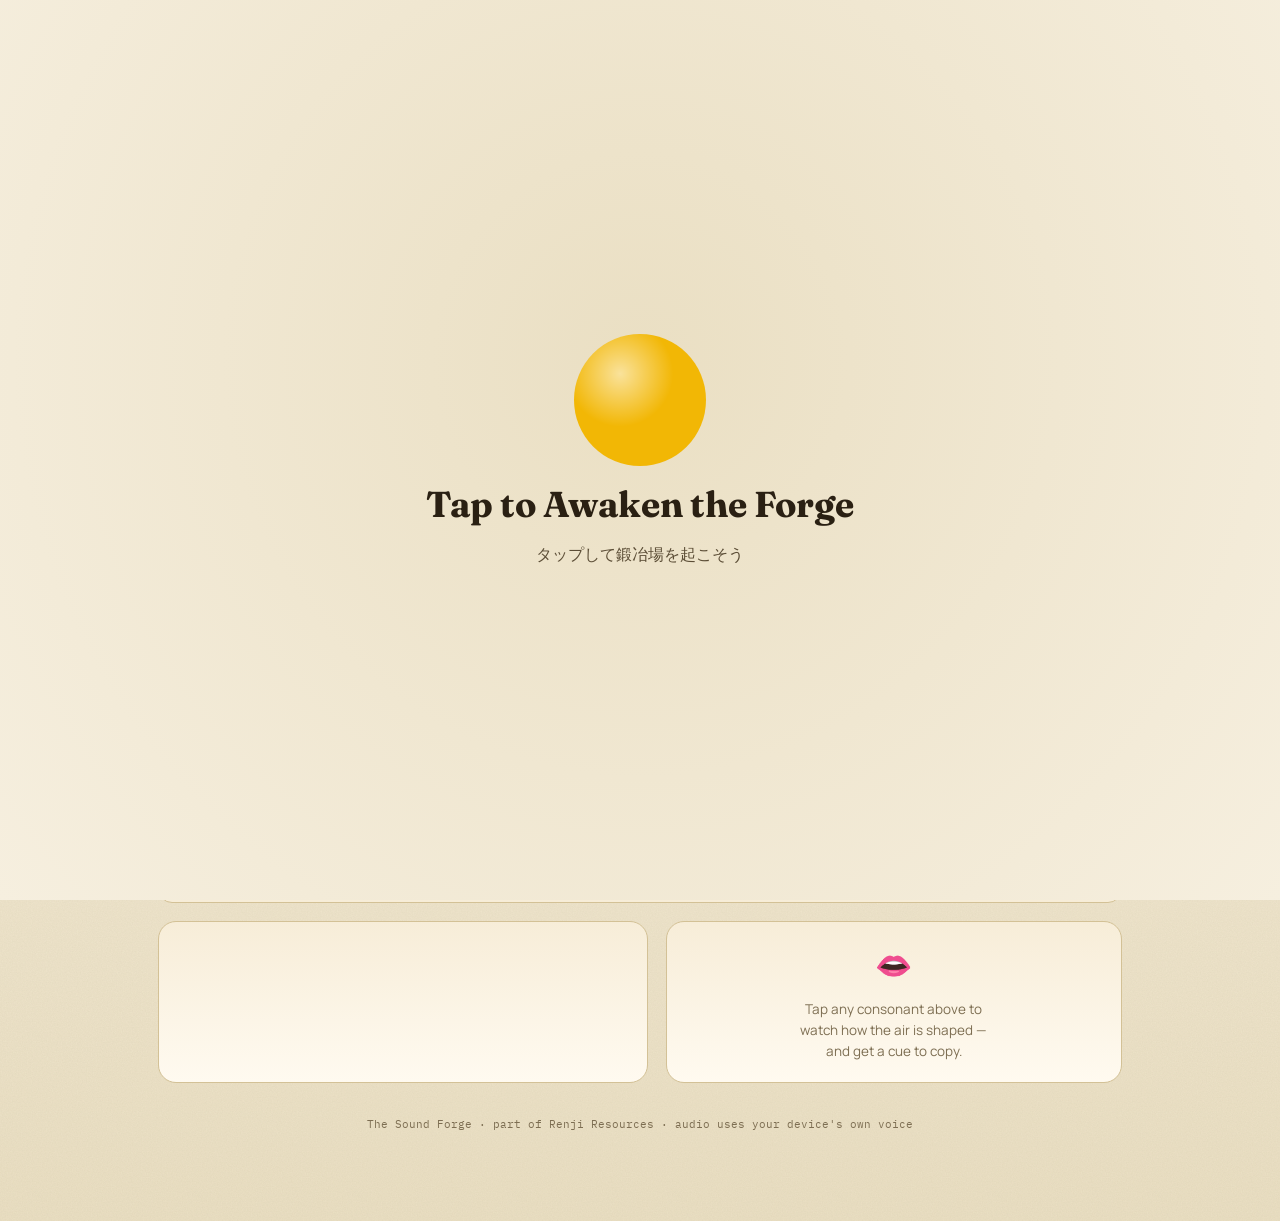
==== commit 251d332a: "Add files via upload" ====
--- a/index.html
+++ b/index.html
@@ -136,10 +136,11 @@
   .game .feedback.ok{ color:var(--moss); } .game .feedback.no{ color:var(--clay); }
 
   footer.foot{ margin-top:34px; text-align:center; font-size:11px; color:var(--parchment-faint); font-family:var(--font-mono); }
-  .nospeech{ display:none; margin-top:10px; font-size:11.5px; color:var(--clay); }
   @media (prefers-reduced-motion:reduce){ .glow,.burst,.hissline,.nasaldot,.glidedot,.airin,.buzz.voiced .buzzbar{ animation:none!important; } }
 </style>
 <link rel="stylesheet" href="articulation.css">
+<link rel="stylesheet" href="forge-core.css">
+<script src="forge-core.js"></script>
 </head>
 <body>
 <div class="wrap">
@@ -162,6 +163,7 @@
       <div class="seg" id="speedSeg"><button data-s="normal" aria-pressed="true">Normal</button><button data-s="slow" aria-pressed="false">🐢 Slow</button></div>
     </div>
     <button class="gamebtn" id="gameBtn">🎮 Read the Mouth</button>
+    <a class="gamebtn" href="arcade.html" style="margin-left:8px;text-decoration:none;min-height:48px">Mic Arcade</a>
     <a class="gamebtn" href="zones.html" style="margin-left:8px;text-decoration:none">⚔️ Battle Zones &amp; Games</a>
   </div>
 
@@ -196,8 +198,6 @@
     <button class="next" id="gNext">Next →</button>
   </div>
 
-  <div class="nospeech" id="nospeech">Your device can't speak here, but everything else works. Try Chrome or Safari for audio.</div>
-
   <footer class="foot">The Sound Forge · part of Renji Resources · audio uses your device's own voice</footer>
 </div>
 
@@ -206,7 +206,7 @@
 const synth=window.speechSynthesis;
 let voices=[], vUS=null, vUK=null, accent='US', speed='normal';
 function loadVoices(){ if(!synth) return; voices=synth.getVoices()||[]; vUS=voices.find(v=>/en[-_]US/i.test(v.lang))||voices.find(v=>/^en/i.test(v.lang))||null; vUK=voices.find(v=>/en[-_]GB/i.test(v.lang))||voices.find(v=>/^en/i.test(v.lang))||null; }
-if(synth){ loadVoices(); synth.onvoiceschanged=loadVoices; } else { document.getElementById('nospeech').style.display='block'; }
+if(synth){ loadVoices(); synth.onvoiceschanged=loadVoices; } 
 function say(word){ if(!synth||!word) return; synth.cancel(); const u=new SpeechSynthesisUtterance(word); const v=accent==='UK'?vUK:vUS; if(v){u.voice=v;u.lang=v.lang;} else u.lang=accent==='UK'?'en-GB':'en-US'; u.rate=speed==='slow'?0.55:0.85; synth.speak(u); }
 
 /* ===================== sound fx ===================== */
--- a/forge-core.css
+++ b/forge-core.css
@@ -0,0 +1,72 @@
+/* The Sound Forge · forge-core.css
+   Universal skins (data-theme on <html>), "Tap to Awaken" overlay, skin toggle.
+   Every colour in the new modules comes from the --f-* tokens below. */
+
+html[data-theme=day]{
+  --f-bg:#f6efdf;--f-bg2:#eadfc3;--f-surface:#fffaf0;--f-surface2:#f7edd8;
+  --f-ink:#2a2013;--f-dim:#5b4d36;--f-faint:#7d6e52;--f-line:#d3c196;
+  --f-a:#c4571f;--f-b:#23706a;--f-breeze:#f2b705;
+  --f-glow:0 0 0 #0000;--f-shadow:0 10px 24px -16px #5b4d36aa;
+  --f-bg-img:linear-gradient(180deg,#f8f2e3,#eadfc3);
+  --f-paper:url("data:image/svg+xml,%3Csvg xmlns='http://www.w3.org/2000/svg' width='160' height='160'%3E%3Cfilter id='n'%3E%3CfeTurbulence type='fractalNoise' baseFrequency='.8' numOctaves='2'/%3E%3CfeColorMatrix values='0 0 0 0 .35 0 0 0 0 .28 0 0 0 0 .15 0 0 0 .1 0'/%3E%3C/filter%3E%3Crect width='160' height='160' filter='url(%23n)'/%3E%3C/svg%3E");
+  --f-paper-size:160px;color-scheme:light}
+
+html[data-theme=night]{
+  --f-bg:#050816;--f-bg2:#0b1433;--f-surface:#0d1630;--f-surface2:#121d40;
+  --f-ink:#eaf1ff;--f-dim:#a9b8dc;--f-faint:#7183ad;--f-line:#26356b;
+  --f-a:#ffe74a;--f-b:#4fe3ff;--f-breeze:#ffe94d;
+  --f-glow:0 0 10px #ffe94dcc,0 0 26px #ffe94d66;--f-shadow:0 12px 30px -16px #000;
+  --f-bg-img:radial-gradient(120% 90% at 50% -10%,#14235a,#050816 60%);
+  --f-paper:none;--f-paper-size:auto;color-scheme:dark}
+
+html[data-theme=yokai]{
+  --f-bg:#15122e;--f-bg2:#2b1741;--f-surface:#211a44;--f-surface2:#2a2158;
+  --f-ink:#f8eed6;--f-dim:#c9bde4;--f-faint:#9a8cc0;--f-line:#5a4aa8;
+  --f-a:#ff5a3c;--f-b:#2de2e6;--f-breeze:#ffd23f;
+  --f-glow:0 0 8px #ffd23fbb;--f-shadow:0 12px 28px -16px #000;
+  --f-bg-img:linear-gradient(165deg,#15122e,#2b1741 58%,#0c2f3a);
+  /* seigaiha-style wave scales */
+  --f-paper:radial-gradient(circle at 50% 100%,#0000 0 34%,#ffffff12 35% 38%,#0000 39% 55%,#ffffff12 56% 59%,#0000 60%);
+  --f-paper-size:56px 28px;color-scheme:dark}
+
+/* Bridge: remap the chart page's older variables onto the skin tokens */
+html[data-theme]{
+  --soil-900:var(--f-bg);--soil-800:var(--f-surface);--dusk-900:var(--f-bg2);--dusk-800:var(--f-bg2);
+  --parchment:var(--f-ink);--parchment-dim:var(--f-dim);--parchment-faint:var(--f-faint);
+  --panel:var(--f-surface);--panel-2:var(--f-surface2);--border:var(--f-line);--border-soft:var(--f-line);
+  --moss:var(--f-b);--moss-deep:var(--f-b);--root-blue:var(--f-b);--bud-amber:var(--f-a);--clay:var(--f-a);--berry:var(--f-a)}
+html[data-theme] body{
+  background-color:var(--f-bg);
+  background-image:var(--f-paper,none),var(--f-bg-img);
+  background-size:var(--f-paper-size,auto),auto;
+  color:var(--f-ink);transition:background-color .4s,color .4s}
+html[data-theme] :is(.mrow,.cchip,.seg,.tl,.ctl .btn,.cfbtn){background:var(--f-surface2)}
+html[data-theme] header.top{padding-right:72px}
+html[data-theme=night] :is(.cchip .ipa,.sym){text-shadow:var(--f-glow)}
+
+/* ---------- Skin toggle (large tap target) ---------- */
+.forge-skin{position:fixed;top:calc(10px + env(safe-area-inset-top,0px));right:12px;z-index:60;font-family:inherit}
+.forge-skin>button{width:56px;height:56px;border-radius:50%;display:grid;place-items:center;cursor:pointer;
+  background:var(--f-surface);color:var(--f-ink);border:2px solid var(--f-line);box-shadow:var(--f-shadow),var(--f-glow)}
+.forge-tray{position:absolute;top:64px;right:0;display:none;flex-direction:column;gap:6px;padding:10px;min-width:210px;
+  background:var(--f-surface);border:2px solid var(--f-line);border-radius:18px;box-shadow:var(--f-shadow)}
+.forge-skin.open .forge-tray{display:flex}
+.forge-tray button{min-height:56px;padding:0 14px;border-radius:12px;display:flex;align-items:center;gap:12px;cursor:pointer;
+  font:700 15px/1 inherit;color:var(--f-ink);background:none;border:2px solid transparent;text-align:left}
+.forge-tray button small{margin-left:auto;color:var(--f-faint);font-weight:500}
+.forge-tray button[aria-pressed=true]{border-color:var(--f-a);background:var(--f-surface2)}
+.forge-sw{width:24px;height:24px;border-radius:50%;border:2px solid var(--f-line);flex:none}
+
+/* ---------- Tap to Awaken ---------- */
+#awaken{position:fixed;inset:0;z-index:100;width:100%;display:grid;place-content:center;justify-items:center;gap:18px;
+  padding:24px;text-align:center;cursor:pointer;border:0;color:var(--f-ink);font-family:inherit;
+  background:radial-gradient(circle at 50% 40%,var(--f-bg2),var(--f-bg));
+  transition:opacity .6s ease,transform .6s ease}
+#awaken.go{opacity:0;transform:scale(1.12);pointer-events:none}
+#awaken .orb{width:132px;height:132px;border-radius:50%;
+  background:radial-gradient(circle at 35% 30%,#fff9,#0000 42%),var(--f-breeze);
+  box-shadow:0 0 0 0 var(--f-breeze),var(--f-glow);animation:forge-orb 2.2s ease-out infinite}
+#awaken strong{font:700 clamp(24px,5vw,36px)/1.15 var(--font-display,Georgia,serif)}
+#awaken span:last-child{color:var(--f-dim);font-size:16px}
+@keyframes forge-orb{to{box-shadow:0 0 0 64px #0000,var(--f-glow)}}
+@media (prefers-reduced-motion:reduce){#awaken .orb{animation:none}#awaken,#awaken.go{transition:none}}
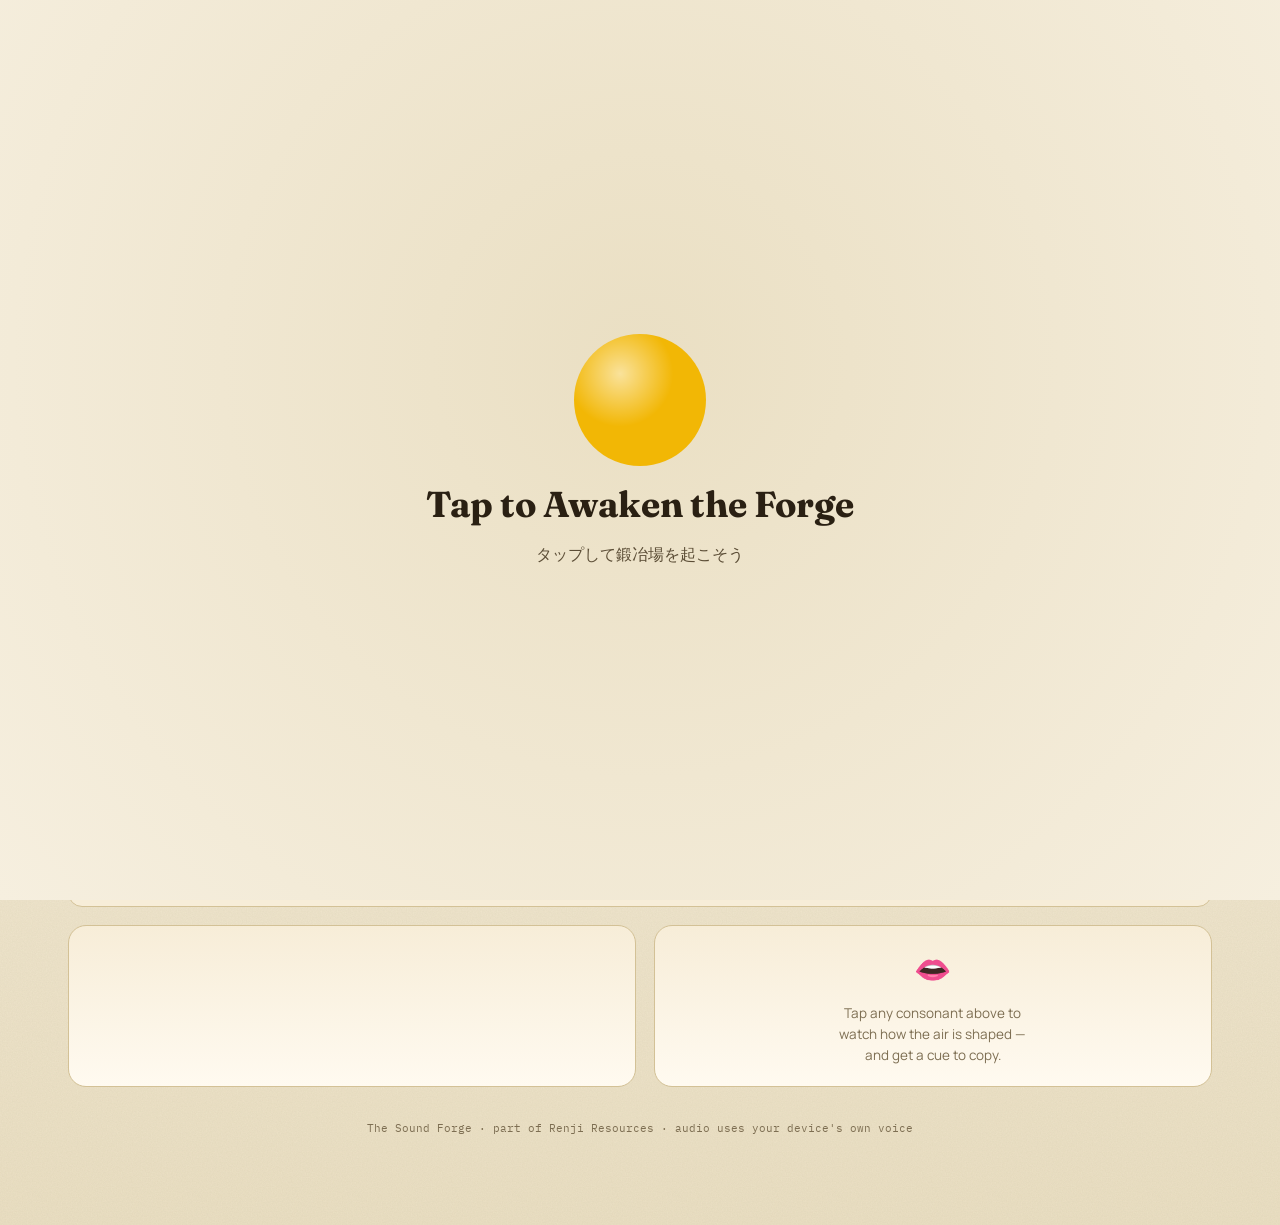
==== commit b31bb1a6: "Add files via upload" ====
--- a/index.html
+++ b/index.html
@@ -473,5 +473,6 @@
 buildGrid();
 </script>
 <script src="articulation.js"></script>
+<script src="forge-zoom.js"></script>
 </body>
 </html>
--- a/forge-core.css
+++ b/forge-core.css
@@ -70,3 +70,63 @@
 #awaken span:last-child{color:var(--f-dim);font-size:16px}
 @keyframes forge-orb{to{box-shadow:0 0 0 64px #0000,var(--f-glow)}}
 @media (prefers-reduced-motion:reduce){#awaken .orb{animation:none}#awaken,#awaken.go{transition:none}}
+
+/* ===================== v2: more skins, contrast tokens ===================== */
+html[data-theme=mecha]{
+  --f-bg:#05131a;--f-bg2:#0a2530;--f-surface:#0d2230;--f-surface2:#123043;
+  --f-ink:#e0fbff;--f-dim:#8cc3cd;--f-faint:#5f8896;--f-line:#1f6071;
+  --f-a:#2de2e6;--f-b:#ff3d81;--f-breeze:#ffd23f;
+  --f-glow:0 0 8px #2de2e688;--f-shadow:0 12px 28px -16px #000;
+  --f-bg-img:linear-gradient(170deg,#05131a,#0a2530 70%,#0c2f3a);
+  --f-paper:linear-gradient(#2de2e60d 1px,#0000 1px),linear-gradient(90deg,#2de2e60d 1px,#0000 1px);
+  --f-paper-size:32px 32px,32px 32px;color-scheme:dark}
+html[data-theme=ninja]{
+  --f-bg:#0c0c10;--f-bg2:#191920;--f-surface:#17171d;--f-surface2:#1f1f27;
+  --f-ink:#efe9dc;--f-dim:#a8a396;--f-faint:#77736a;--f-line:#434352;
+  --f-a:#e03a2c;--f-b:#a6c964;--f-breeze:#ffd23f;
+  --f-glow:0 0 8px #ffd23f55;--f-shadow:0 12px 28px -16px #000;
+  --f-bg-img:linear-gradient(170deg,#0c0c10,#191920 70%,#241a1d);
+  --f-paper:repeating-linear-gradient(45deg,#ffffff07 0 2px,#0000 2px 16px);--f-paper-size:auto;color-scheme:dark}
+/* text colour that stays readable on the accent colours */
+html[data-theme=day]{--f-on-a:#fff;--f-on-b:#fff}
+html[data-theme=night]{--f-on-a:#1a1400;--f-on-b:#04222a}
+html[data-theme=yokai]{--f-on-a:#1b0d08;--f-on-b:#04222a}
+html[data-theme=mecha]{--f-on-a:#04222a;--f-on-b:#fff}
+html[data-theme=ninja]{--f-on-a:#fff;--f-on-b:#102018}
+html[data-theme] .gamebtn{color:var(--f-on-a)}
+.forge-tray{max-height:calc(100vh - 96px);overflow:auto}
+
+/* ===================== Battle Zones bridge: old tokens → skin tokens ===================== */
+html[data-theme]{--bg:var(--f-bg-img);--panel:var(--f-surface);--edge:var(--f-line);--ink:var(--f-ink);--dim:var(--f-dim);--a:var(--f-a);--b:var(--f-b);--wall:var(--f-faint);--breeze:var(--f-breeze)}
+html[data-theme=mecha]{--display:'Orbitron','Zen Maru Gothic',sans-serif}
+html[data-theme] .btn{color:var(--f-on-a)}
+html[data-theme] .btn.ghost{color:var(--f-ink)}
+html[data-theme] .chip[aria-pressed=true]{color:var(--f-on-b)}
+html[data-theme=day] :is(.note,.dgrid .card){background:#0000000f}
+
+/* ===================== Chart: bigger mouth + zoom ===================== */
+@media (min-width:1200px){html[data-theme] .wrap{max-width:1180px}}
+.pbWrap{position:relative;flex:1.1 1 0;min-width:0;display:flex}
+html[data-theme] .pbWrap .profileBox{flex:1 1 auto;width:100%;flex-direction:column;align-items:stretch;justify-content:flex-start;gap:8px}
+html[data-theme] .profileBox>svg{width:100%;height:auto;max-height:min(64vh,620px);margin:0 auto}
+.zoomBtn{position:absolute;top:10px;right:10px;z-index:3;min-height:48px;padding:0 14px;display:flex;align-items:center;gap:8px;
+  border-radius:12px;font:800 14px inherit;cursor:pointer;background:var(--f-surface);color:var(--f-ink);border:2px solid var(--f-line);box-shadow:var(--f-shadow)}
+.zoomBtn[hidden]{display:none}
+.zbar{position:fixed;top:calc(10px + env(safe-area-inset-top,0px));left:12px;right:84px;z-index:95;display:none;gap:8px;align-items:center}
+body.pbzoom .zbar{display:flex}
+.zbar button{min-width:56px;min-height:56px;padding:0 14px;border-radius:14px;font:800 22px inherit;cursor:pointer;background:var(--f-surface);color:var(--f-ink);border:2px solid var(--f-line)}
+.zbar button:disabled{opacity:.4}
+.zbar output{min-width:56px;text-align:center;font-weight:800;color:var(--f-ink)}
+.zbar .zx{margin-left:auto;font-size:15px}
+body.pbzoom{overflow:hidden}
+body.pbzoom .forge-skin{z-index:96}
+body.pbzoom #profileBox{position:fixed;inset:0;z-index:90;overflow:auto;border-radius:0;border:0;-webkit-overflow-scrolling:touch;
+  padding:calc(78px + env(safe-area-inset-top,0px)) 16px calc(24px + env(safe-area-inset-bottom,0px));background:var(--f-bg);align-items:flex-start}
+body.pbzoom #profileBox>svg{flex:none;max-height:none;margin:0 auto;width:calc(var(--z,1)*min(100%,(100vh - 220px)*1.3))}
+
+/* ===================== Touch + small screens ===================== */
+@media (max-width:640px){
+  html[data-theme] header.top h1{font-size:22px}
+  html[data-theme] .cchip{min-width:72px;min-height:56px}
+}
+html[data-theme] .seg button{min-height:44px}
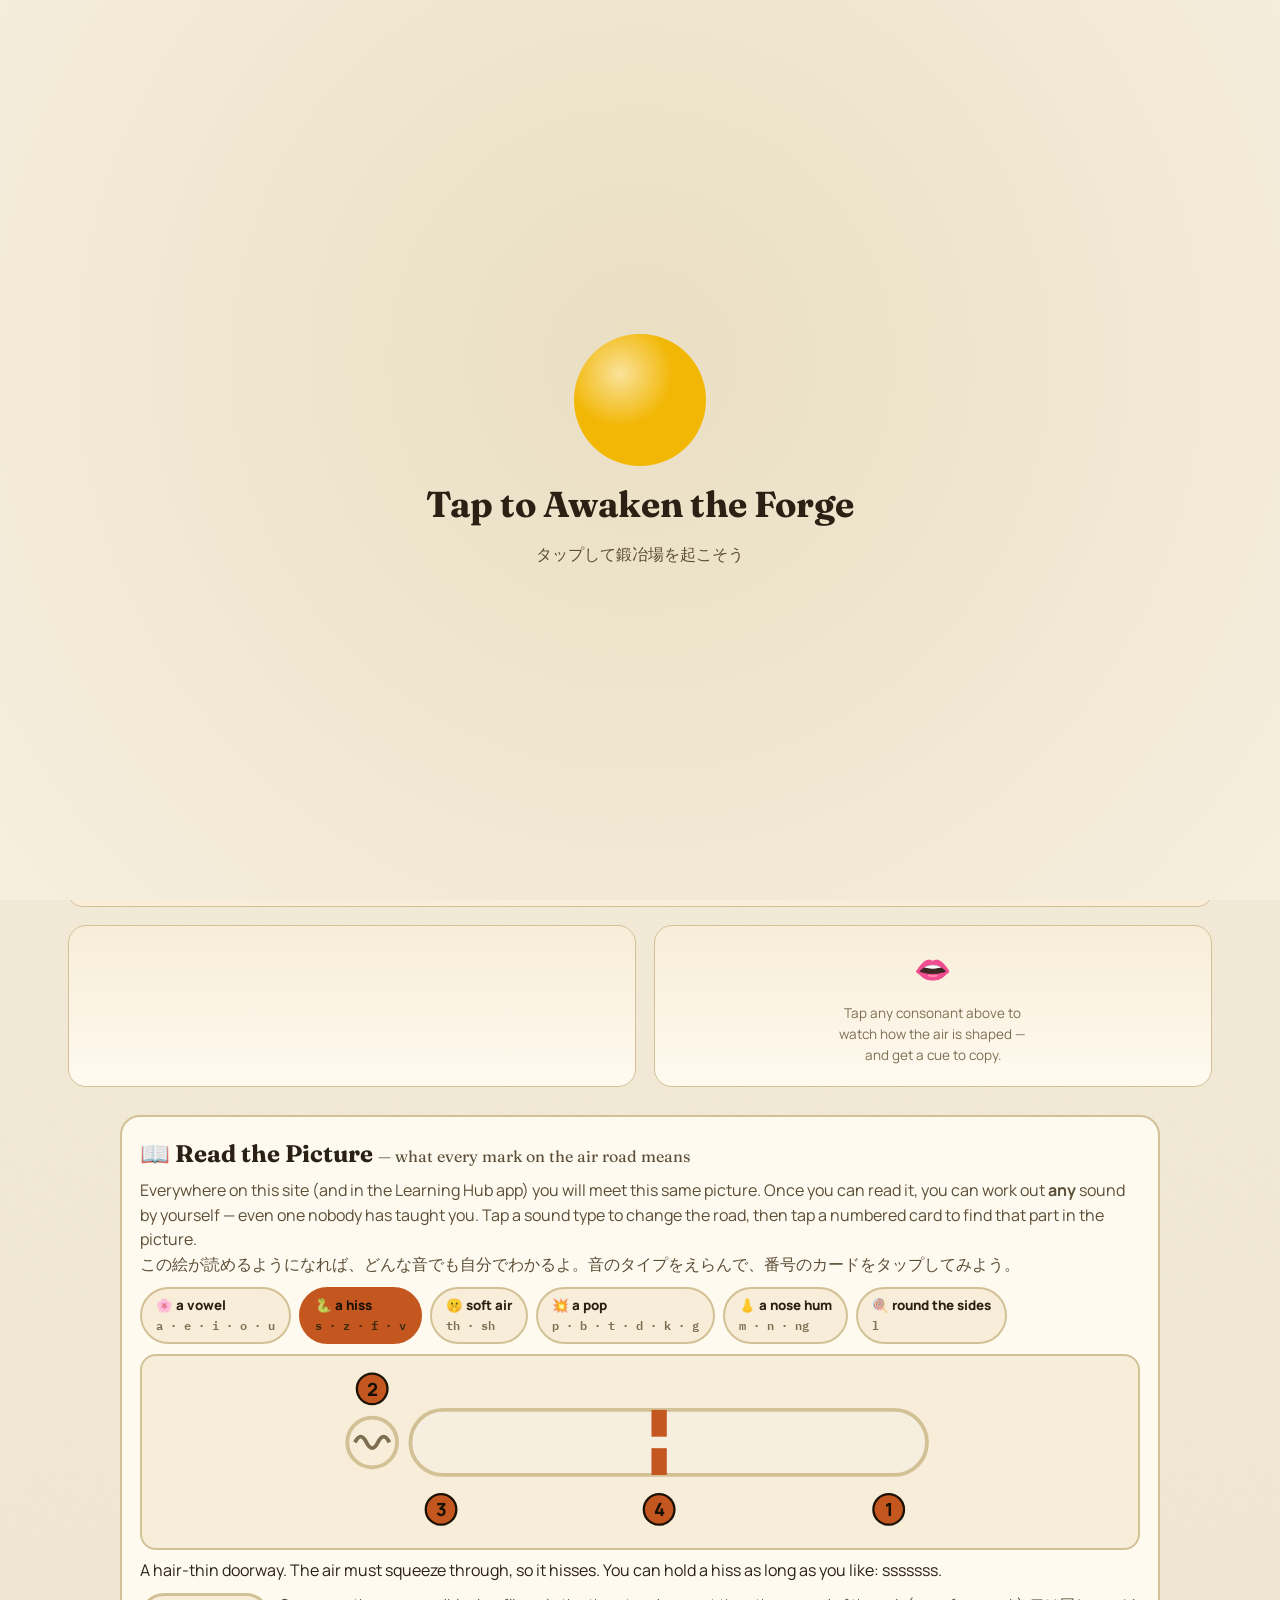
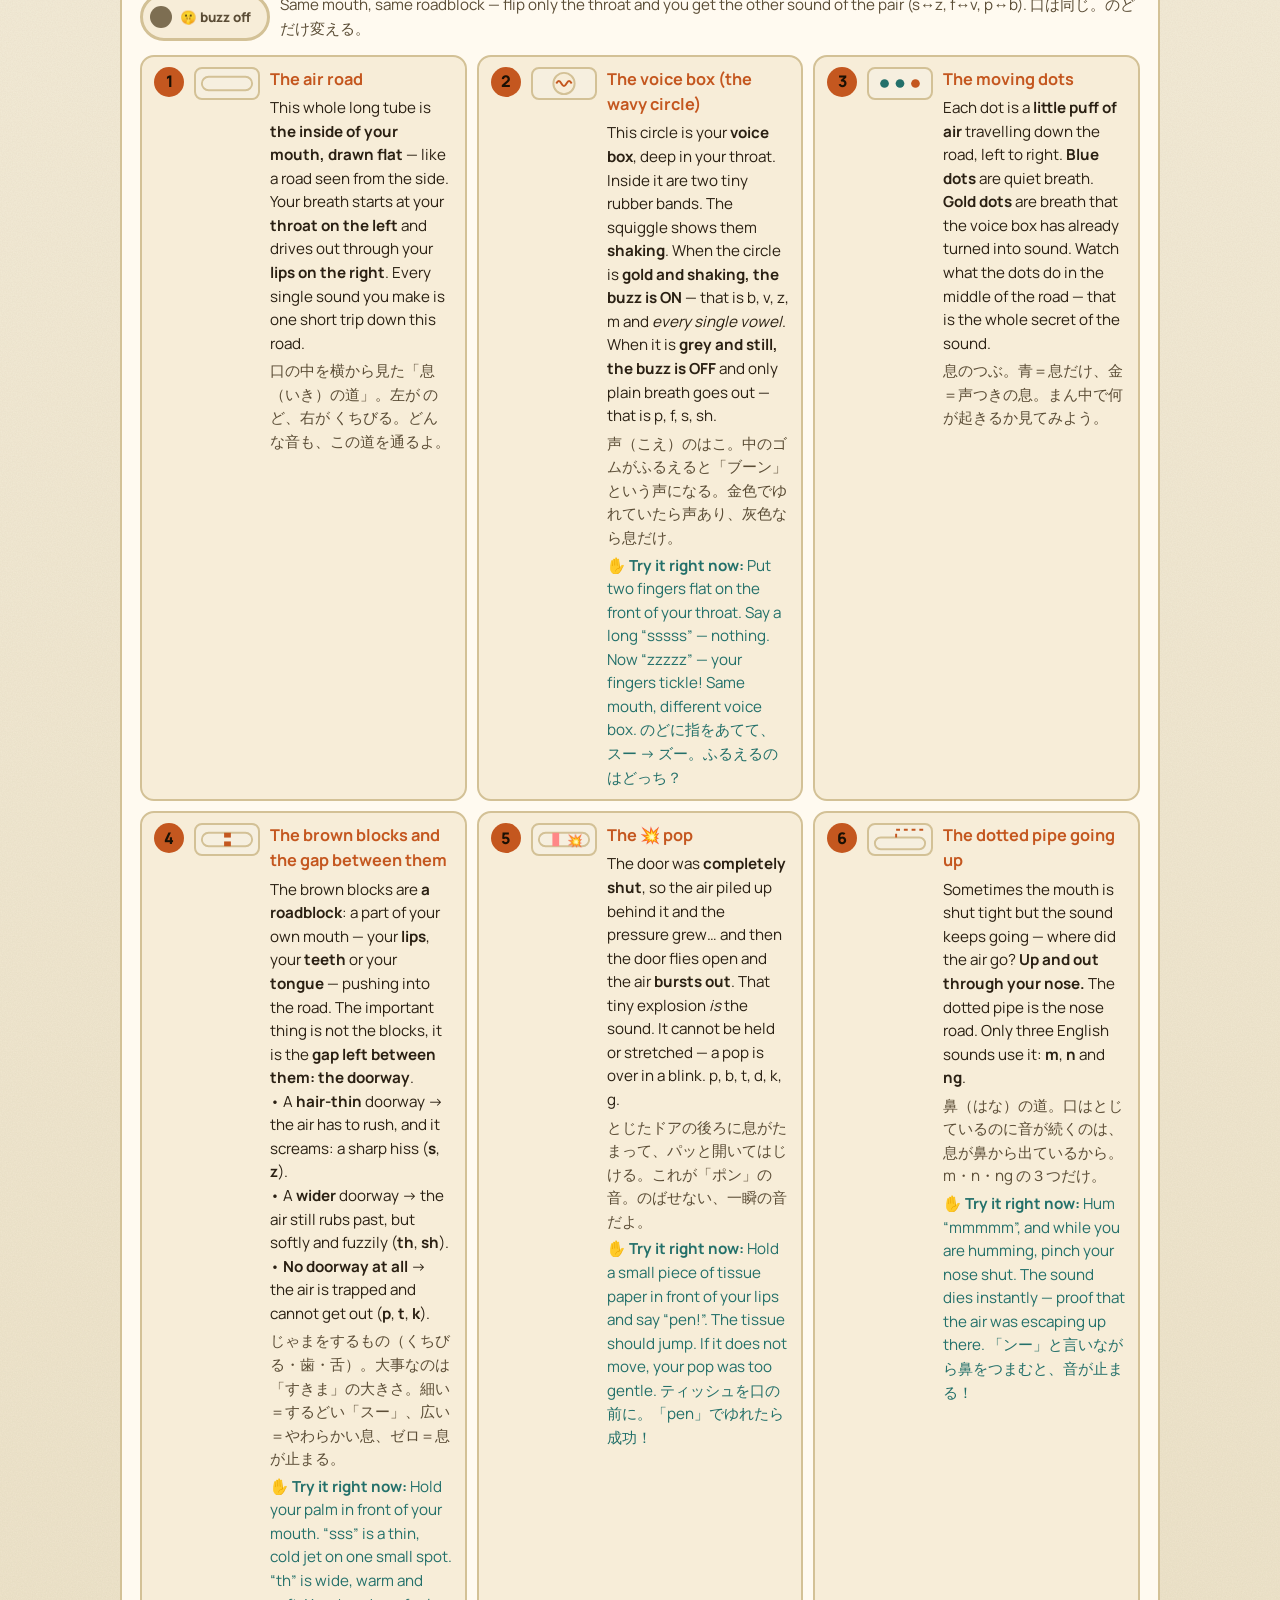
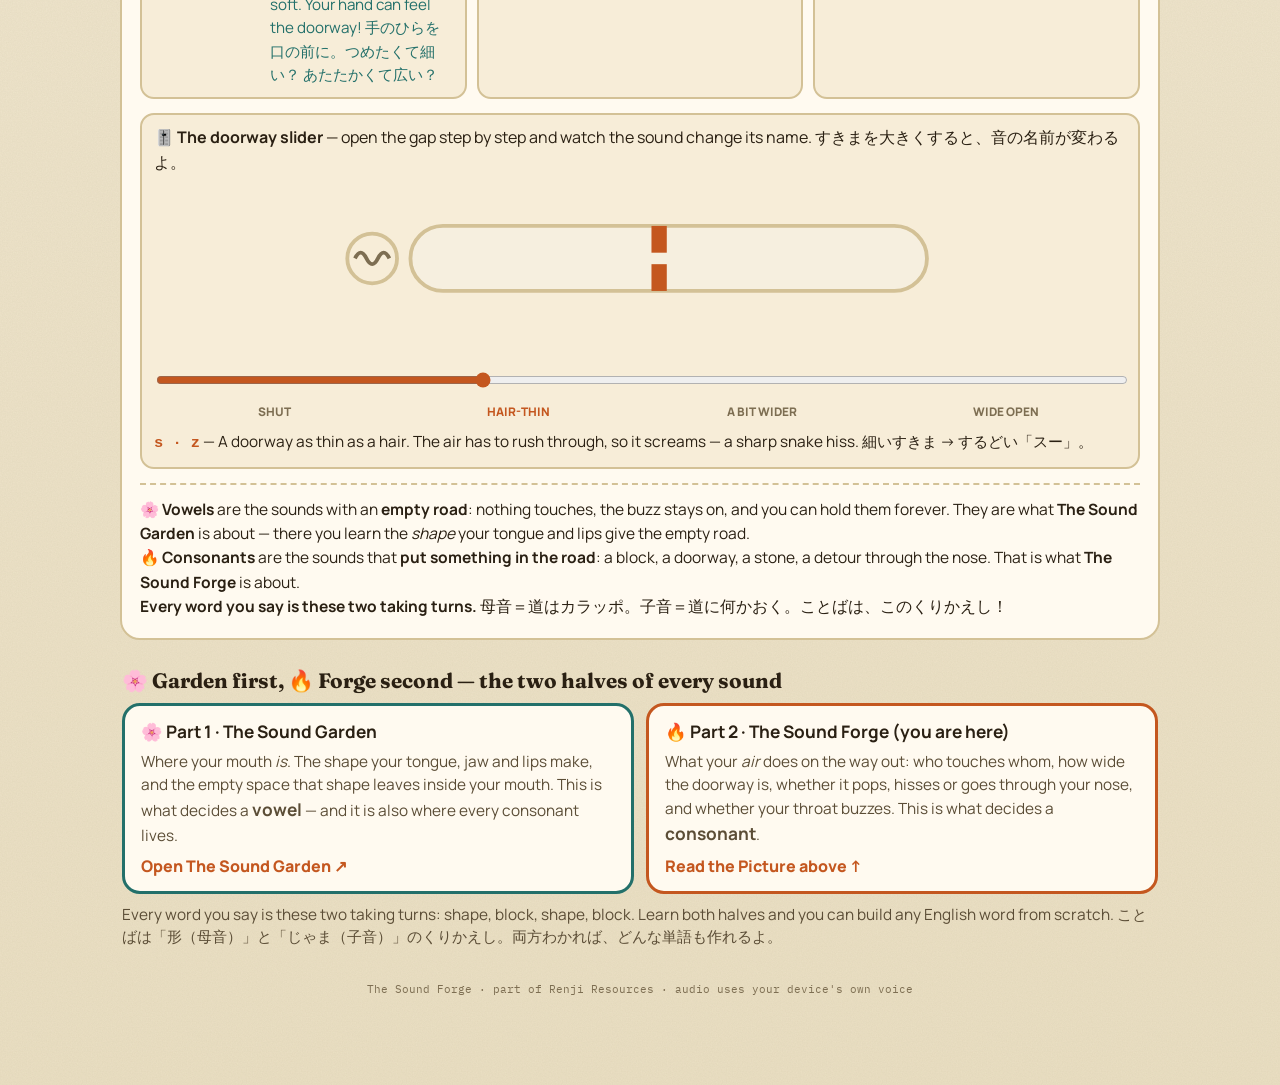
==== commit d23d2a02: "Add files via upload" ====
--- a/index.html
+++ b/index.html
@@ -198,8 +198,29 @@
     <button class="next" id="gNext">Next →</button>
   </div>
 
+  <div id="pictureKey"></div>
+
+  <section class="twohalves">
+    <h2>🌸 Garden first, 🔥 Forge second — the two halves of every sound</h2>
+    <div class="halves">
+      <a class="half g" href="https://renjithadhvaith.github.io/the-sound-garden/">
+        <b>🌸 Part 1 · The Sound Garden</b>
+        <span>Where your mouth <i>is</i>. The shape your tongue, jaw and lips make, and the empty space that shape leaves inside your mouth. This is what decides a <b>vowel</b> — and it is also where every consonant lives.</span>
+        <em>Open The Sound Garden ↗</em>
+      </a>
+      <a class="half f" href="#pictureKey">
+        <b>🔥 Part 2 · The Sound Forge (you are here)</b>
+        <span>What your <i>air</i> does on the way out: who touches whom, how wide the doorway is, whether it pops, hisses or goes through your nose, and whether your throat buzzes. This is what decides a <b>consonant</b>.</span>
+        <em>Read the Picture above ↑</em>
+      </a>
+    </div>
+    <p class="hnote">Every word you say is these two taking turns: shape, block, shape, block. Learn both halves and you can build any English word from scratch.
+      <span lang="ja">ことばは「形（母音）」と「じゃま（子音）」のくりかえし。両方わかれば、どんな単語も作れるよ。</span></p>
+  </section>
+
   <footer class="foot">The Sound Forge · part of Renji Resources · audio uses your device's own voice</footer>
 </div>
+<script src="picture-key.js" defer></script>
 
 <script>
 /* ===================== speech ===================== */
--- a/forge-core.css
+++ b/forge-core.css
@@ -99,9 +99,6 @@
 /* ===================== Battle Zones bridge: old tokens → skin tokens ===================== */
 html[data-theme]{--bg:var(--f-bg-img);--panel:var(--f-surface);--edge:var(--f-line);--ink:var(--f-ink);--dim:var(--f-dim);--a:var(--f-a);--b:var(--f-b);--wall:var(--f-faint);--breeze:var(--f-breeze)}
 html[data-theme=mecha]{--display:'Orbitron','Zen Maru Gothic',sans-serif}
-html[data-theme] .btn{color:var(--f-on-a)}
-html[data-theme] .btn.ghost{color:var(--f-ink)}
-html[data-theme] .chip[aria-pressed=true]{color:var(--f-on-b)}
 html[data-theme=day] :is(.note,.dgrid .card){background:#0000000f}
 
 /* ===================== Chart: bigger mouth + zoom ===================== */
@@ -130,3 +127,11 @@
   html[data-theme] .cchip{min-width:72px;min-height:56px}
 }
 html[data-theme] .seg button{min-height:44px}
+
+/* ===================== v3: readable text on every skin ===================== */
+html[data-theme] :is(.fchip,.tryit,.game .opt,.game .gprofile){background:var(--f-surface2)}
+html[data-theme] .game .opt{color:var(--f-ink);border-color:var(--f-line)}
+html[data-theme] .game .opt.correct{background:color-mix(in srgb,var(--f-b) 22%,var(--f-surface));border-color:var(--f-b);color:var(--f-ink)}
+html[data-theme] .game .opt.wrong{background:color-mix(in srgb,var(--f-a) 22%,var(--f-surface));border-color:var(--f-a);color:var(--f-ink)}
+html[data-theme] .gamebtn.on{background:var(--f-surface2);color:var(--f-ink);border:2px solid var(--f-a)}
+html[data-theme] :is(.ctl .btn,.cfbtn){color:var(--f-ink)}
